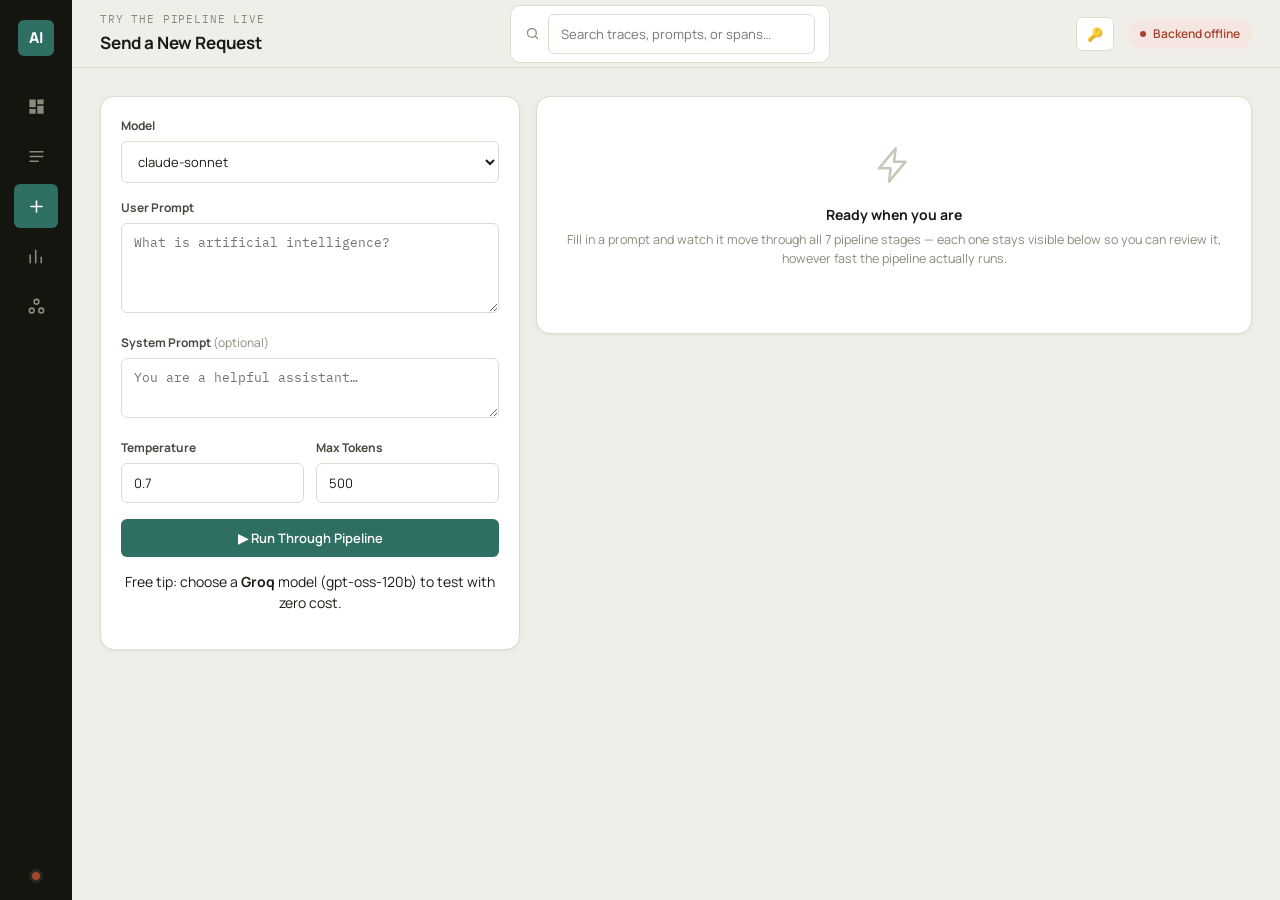
==== frontend/new-request.html @ 5d5fb863 "Initial commit" ====
<!DOCTYPE html>
<html lang="en">
<head>
<meta charset="UTF-8" />
<meta name="viewport" content="width=device-width, initial-scale=1.0" />
<title>New Request — AI Trace Explorer</title>
<link rel="stylesheet" href="assets/style.css" />
</head>
<body>
<div id="app-shell"></div>

<script src="assets/app.js"></script>
<script>
const content = renderShell("new", "Send a New Request", "TRY THE PIPELINE LIVE");

content.innerHTML = `
  <div class="grid-2col" style="grid-template-columns: 420px 1fr;">
    <div class="card" style="padding:20px;">
      <form id="request-form">
        <div class="field">
          <label>Model</label>
          <select id="model-select"><option>Loading models…</option></select>
        </div>
        <div class="field">
          <label>User Prompt</label>
          <textarea id="user-prompt" placeholder="What is artificial intelligence?" required></textarea>
        </div>
        <div class="field">
          <label>System Prompt <span style="font-weight:400;color:var(--ink-400);">(optional)</span></label>
          <textarea id="system-prompt" style="min-height:60px;" placeholder="You are a helpful assistant…"></textarea>
        </div>
        <div class="field" style="display:flex;gap:12px;">
          <div style="flex:1;">
            <label>Temperature</label>
            <input type="number" id="temperature" value="0.7" step="0.1" min="0" max="2" />
          </div>
          <div style="flex:1;">
            <label>Max Tokens</label>
            <input type="number" id="max-tokens" value="500" step="50" min="1" max="4096" />
          </div>
        </div>
        <button type="submit" class="btn btn-trace" style="width:100%;justify-content:center;" id="submit-btn">
          ▶ Run Through Pipeline
        </button>
        <p class="field help" style="text-align:center;">Free tip: choose a <b>Groq</b> model (gpt-oss-120b) to test with zero cost.</p>
      </form>
    </div>

    <div class="card section" id="result-panel">
      <div class="empty-state">
        <svg class="icon" viewBox="0 0 24 24" fill="none"><path d="M13 2 3 14h7l-1 8 10-12h-7l1-8Z" stroke="currentColor" stroke-width="1.5" stroke-linejoin="round"/></svg>
        <h4>Ready when you are</h4>
        <p>Fill in a prompt and watch it move through all 7 pipeline stages — each one stays visible below so you can review it, however fast the pipeline actually runs.</p>
      </div>
    </div>
  </div>
`;

async function loadModels() {
  const select = document.getElementById("model-select");
  try {
    const models = await apiGet("/models");
    if (!models.length) { select.innerHTML = `<option value="">No models available</option>`; return; }
    select.innerHTML = models.map(m => `
      <option value="${m.name}">${m.name} — ${m.provider}${m.input_price_per_1k === 0 ? " (free)" : ""}</option>
    `).join("");
  } catch {
    select.innerHTML = `<option value="claude-sonnet">claude-sonnet</option><option value="gpt-oss-120b">gpt-oss-120b (free)</option>`;
  }
}
loadModels();

document.getElementById("request-form").addEventListener("submit", async (e) => {
  e.preventDefault();
  const btn = document.getElementById("submit-btn");
  const panel = document.getElementById("result-panel");

  const payload = {
    user_prompt: document.getElementById("user-prompt").value,
    model_name: document.getElementById("model-select").value,
    model_parameters: {
      temperature: parseFloat(document.getElementById("temperature").value),
      max_tokens: parseInt(document.getElementById("max-tokens").value),
    },
  };
  const sysPrompt = document.getElementById("system-prompt").value.trim();
  if (sysPrompt) payload.system_prompt = sysPrompt;

  btn.disabled = true;
  btn.textContent = "Running…";
  panel.innerHTML = buildLoadingPipeline();

  try {
    const result = await apiPost("/llm/request", payload);
    await animateStages(result.stages, payload);
    renderResult(result);
    showToast("Pipeline completed successfully");
  } catch (err) {
    panel.insertAdjacentHTML("beforeend", `<div class="empty-state"><h4>Request failed</h4><p>${escapeHtml(err.message)}</p></div>`);
    showToast(err.message, true);
  } finally {
    btn.disabled = false;
    btn.textContent = "▶ Run Through Pipeline";
  }
});

function buildLoadingPipeline() {
  const names = ["prompt_builder","tokenizer","llm_gateway","llm_call","response_parser","evaluator","cost_calculator"];
  return `
    <div class="section-head"><h2>⚡ Running Pipeline…</h2><span class="hint" id="pipeline-real-total"></span></div>
    <div class="pipeline-flow" id="live-pipeline">
      ${names.map((n, i) => `
        ${i > 0 ? `<div class="stage-connector"></div>` : ""}
        <div class="stage-node" id="live-stage-${i}">
          <div class="stage-top"><span class="stage-num">${i+1}</span><span class="stage-status-dot pending"></span></div>
          <div class="stage-name">${stageLabel(n)}</div>
          <div class="stage-time mono">waiting…</div>
          <div class="stage-bar"><div style="width:0%"></div></div>
        </div>
      `).join("")}
    </div>
    <div class="section-head"><h2>▤ What Happened — Live Log</h2><span class="hint">Stays visible after each stage finishes</span></div>
    <div class="visual-feed" id="visual-feed"></div>
  `;
}

const wait = (ms) => new Promise(r => setTimeout(r, ms));

// Creates a new persistent card in the feed for this stage and returns
// a handle to its body element + a function to mark it done with the
// REAL duration the backend measured for that stage.
function openStageCard(index, name) {
  const feed = document.getElementById("visual-feed");
  const card = document.createElement("div");
  card.className = "stage-visual-card";
  card.id = `visual-card-${index}`;
  card.innerHTML = `
    <div class="svc-head">
      <span class="stage-num">${index + 1}</span>
      <span class="svc-name">${stageLabel(name)}</span>
      <span class="svc-time mono" id="svc-time-${index}">running…</span>
    </div>
    <div class="svc-body" id="svc-body-${index}"></div>
  `;
  feed.appendChild(card);
  card.scrollIntoView({ behavior: "smooth", block: "nearest" });
  return document.getElementById(`svc-body-${index}`);
}
function closeStageCard(index, durationMs, isError) {
  const badge = document.getElementById(`svc-time-${index}`);
  if (!badge) return;
  badge.textContent = fmtMs(durationMs);
  badge.classList.add(isError ? "err" : "done");
}

// ============================================================
// Per-stage "inside the box" visualizations. Each writes into its own
// persistent card body and returns a Promise once its animation has
// played out — real data throughout, pacing is just for clarity.
// ============================================================

async function visualPromptBuilder(body, stage, payload) {
  const out = stage.output || {};
  const sources = [];
  if (payload.system_prompt) sources.push({ label: "System Prompt", text: payload.system_prompt });
  sources.push({ label: "User Prompt", text: payload.user_prompt });

  body.innerHTML = `
    <div class="visual-caption">Combining prompt pieces into one request</div>
    <div class="merge-row">
      ${sources.map((s, i) => `
        <div class="merge-block" style="animation-delay:${i * 0.12}s">
          <div class="mb-label">${escapeHtml(s.label)}</div>
          <div class="mb-text">${escapeHtml(truncate(s.text, 90))}</div>
        </div>
      `).join("")}
    </div>
    <svg class="merge-arrow-down" width="18" height="18" viewBox="0 0 24 24" fill="none"><path d="M12 4v14m0 0-5-5m5 5 5-5" stroke="currentColor" stroke-width="2" stroke-linecap="round" stroke-linejoin="round"/></svg>
    <div class="assembled-box" id="assembled-box-${stage.stage_name}"></div>
  `;
  await wait(500);

  const words = (out.formatted_prompt || "").split(/\s+/).filter(Boolean);
  const perWordDelay = Math.min(45, Math.max(900 / Math.max(words.length, 1), 12));
  const box = document.getElementById(`assembled-box-${stage.stage_name}`);
  box.innerHTML = words.map((w, i) =>
    `<span class="assemble-word" style="animation-delay:${i * perWordDelay}ms">${escapeHtml(w)}&nbsp;</span>`
  ).join("");
  await wait(words.length * perWordDelay + 350);
}

async function visualTokenizer(body, stage, promptStage) {
  const text = (promptStage.output || {}).formatted_prompt || "";
  const words = text.split(/\s+/).filter(Boolean);
  const estimated = (stage.output || {}).estimated_input_tokens ?? words.length;

  body.innerHTML = `
    <div class="visual-caption">Splitting the prompt into tokens the model will read</div>
    <div class="token-counter">Tokens counted: <span class="n mono" id="tok-count-${stage.stage_name}">0</span></div>
    <div class="token-stream" id="token-stream-${stage.stage_name}"></div>
    <div class="visual-caption">Illustrative word-level split — real subword tokenizers vary by model</div>
  `;
  const stream = document.getElementById(`token-stream-${stage.stage_name}`);
  const counter = document.getElementById(`tok-count-${stage.stage_name}`);
  const perTokenDelay = Math.min(45, Math.max(900 / Math.max(words.length, 1), 10));

  for (let i = 0; i < words.length; i++) {
    const chip = document.createElement("span");
    chip.className = `token-chip tk-${i % 6}`;
    chip.textContent = words[i];
    stream.appendChild(chip);
    counter.textContent = i + 1;
    await wait(perTokenDelay);
  }
  counter.textContent = estimated;
  await wait(250);
}

async function visualGateway(body, stage) {
  const out = stage.output || {};
  body.innerHTML = `
    <div class="visual-caption">Routing to the correct provider</div>
    <div class="route-diagram">
      <div class="route-pill mono">${escapeHtml(out.model_name || "model")}</div>
      <div class="route-line"></div>
      <div class="route-pill provider mono">${escapeHtml(out.provider || "provider")}</div>
    </div>
  `;
  await wait(650);
}

async function visualLLMCall(body, stage) {
  const out = stage.output || {};
  const isError = stage.status === "error";
  body.innerHTML = `
    <div class="visual-caption">Calling the model — this is the real network round-trip</div>
    <div class="calling-row" id="calling-row-${stage.stage_name}">
      <div class="spinner"></div>
      <span>Waiting on <span class="mono">${escapeHtml(out.provider_model_id || "the API")}</span>…</span>
    </div>
  `;
  const pacedWait = Math.min(Math.max((stage.duration_ms || 500) * 0.35, 400), 1200);
  await wait(pacedWait);

  const row = document.getElementById(`calling-row-${stage.stage_name}`);
  if (isError) {
    row.innerHTML = `<span style="color:var(--error);font-weight:700;">✕ Request failed</span>`;
    if (stage.error) {
      body.insertAdjacentHTML("beforeend", `<div class="code-block" style="margin-top:10px;color:#f5c9c0;">${escapeHtml(stage.error)}</div>`);
    }
  } else {
    row.innerHTML = `<div class="check-pop">✓</div><span>Response received — ${out.actual_output_tokens ?? "?"} tokens generated</span>`;
  }
  await wait(350);
}

async function visualParser(body, stage) {
  const out = stage.output || {};
  body.innerHTML = `<div class="visual-caption">Cleaning and validating the raw response</div>
    <div class="calling-row" id="parse-row-${stage.stage_name}"><div class="spinner"></div><span>Trimming whitespace, checking for truncation…</span></div>`;
  await wait(450);
  document.getElementById(`parse-row-${stage.stage_name}`).innerHTML =
    `<div class="check-pop">✓</div><span>Clean — ${out.response_length_words ?? "?"} words, ${out.was_truncated ? "truncated" : "complete"}</span>`;
  await wait(300);
}

async function visualEvaluator(body, stage) {
  const out = stage.output || {};
  const rows = [
    { label: "Answer Relevancy", value: out.answer_relevancy ?? 0 },
    { label: "Faithfulness", value: out.faithfulness_score ?? 0 },
    { label: "Hallucination Risk", value: out.hallucination_score ?? 0 },
  ];
  body.innerHTML = `
    <div class="visual-caption">Scoring response quality against the prompt</div>
    ${rows.map((r, i) => `
      <div style="display:flex;align-items:center;gap:12px;margin-bottom:6px;">
        <span style="width:150px;font-size:12.5px;">${r.label}</span>
        <div class="visual-score-track"><div class="visual-score-fill" id="vs-${stage.stage_name}-${i}"></div></div>
        <span class="mono" id="vs-val-${stage.stage_name}-${i}" style="width:40px;text-align:right;font-size:12px;">0%</span>
      </div>
    `).join("")}
  `;
  await wait(150);
  rows.forEach((r, i) => {
    document.getElementById(`vs-${stage.stage_name}-${i}`).style.width = `${r.value * 100}%`;
    document.getElementById(`vs-val-${stage.stage_name}-${i}`).textContent = fmtPct(r.value);
  });
  await wait(750);
}

async function visualCost(body, stage) {
  const target = (stage.output || {}).total_cost_usd ?? 0;
  body.innerHTML = `
    <div class="visual-caption">Calculating cost from real token usage</div>
    <div class="cost-countup" id="cost-val-${stage.stage_name}">$0.000000</div>
  `;
  const el = document.getElementById(`cost-val-${stage.stage_name}`);
  const steps = 16;
  for (let i = 1; i <= steps; i++) {
    el.textContent = `$${((target / steps) * i).toFixed(6)}`;
    await wait(20);
  }
  el.textContent = target === 0 ? "$0.00 (free tier)" : `$${target.toFixed(6)}`;
  await wait(350);
}

// ============================================================
// Runs every stage's visualization IN ORDER, but crucially: each one
// gets its own permanent card appended to the feed, so earlier stages
// never get erased. The pipeline itself may have finished in under a
// second — this just paces the reveal so nothing flashes by unseen.
// ============================================================
async function animateStages(stages, payload) {
  const startTime = performance.now();
  for (let i = 0; i < stages.length; i++) {
    const s = stages[i];
    const node = document.getElementById(`live-stage-${i}`);
    if (node) node.classList.add("active");

    const body = openStageCard(i, s.stage_name);

    try {
      if (s.stage_name === "prompt_builder") await visualPromptBuilder(body, s, payload);
      else if (s.stage_name === "tokenizer") await visualTokenizer(body, s, stages[0]);
      else if (s.stage_name === "llm_gateway") await visualGateway(body, s);
      else if (s.stage_name === "llm_call") await visualLLMCall(body, s);
      else if (s.stage_name === "response_parser") await visualParser(body, s);
      else if (s.stage_name === "evaluator") await visualEvaluator(body, s);
      else if (s.stage_name === "cost_calculator") await visualCost(body, s);
    } catch { /* visualization is best-effort; never block the real result */ }

    closeStageCard(i, s.duration_ms, s.status === "error");

    if (node) {
      node.classList.remove("active");
      node.classList.toggle("error", s.status === "error");
      node.querySelector(".stage-status-dot").className = `stage-status-dot ${s.status === "error" ? "error" : ""}`;
      node.querySelector(".stage-time").textContent = fmtMs(s.duration_ms);
      node.querySelector(".stage-bar > div").style.width = "100%";
    }

    if (s.status === "error") break;
  }
  const realTotal = stages.reduce((sum, s) => sum + (s.duration_ms || 0), 0);
  const hint = document.getElementById("pipeline-real-total");
  if (hint) hint.textContent = `Real pipeline time: ${fmtMs(realTotal)}`;
}

function renderResult(result) {
  const panel = document.getElementById("result-panel");
  if (result.status === "error") {
    panel.insertAdjacentHTML("beforeend", `
      <div class="empty-state">
        <h4>Failed at stage: ${escapeHtml(result.failed_stage || "unknown")}</h4>
        <p>${escapeHtml(result.error || "")}</p>
      </div>`);
    return;
  }

  const evalData = result.evaluation;
  panel.insertAdjacentHTML("beforeend", `
    <div style="padding:20px;border-top:1px solid var(--line);">
      <div class="io-label">Response</div>
      <div class="code-block" style="margin-bottom:16px;">${escapeHtml(result.response)}</div>

      <div style="display:flex;gap:24px;flex-wrap:wrap;margin-bottom:16px;">
        <div><div class="io-label">Latency</div><div class="mono" style="font-weight:700;">${fmtMs(result.total_latency_ms)}</div></div>
        <div><div class="io-label">Tokens</div><div class="mono" style="font-weight:700;">${result.metrics.input_tokens} in / ${result.metrics.output_tokens} out</div></div>
        <div><div class="io-label">Cost</div><div class="mono" style="font-weight:700;">${fmtUsd(result.metrics.cost_usd)}</div></div>
        ${evalData ? `<div><div class="io-label">Quality</div><span class="badge ${evalData.needs_review ? 'warning' : 'success'}"><span class="dot"></span>${evalData.quality_level}</span></div>` : ""}
      </div>

      <a href="trace.html?id=${result.trace_id}" class="btn btn-ghost">View Full Trace →</a>
    </div>
  `);
}
</script>
</body>
</html>
---- frontend/assets/style.css ----
/* ============================================================
   AI TRACE EXPLORER — Design System
   ============================================================ */

@import url('https://fonts.googleapis.com/css2?family=Manrope:wght@400;500;600;700;800&family=IBM+Plex+Mono:wght@400;500;600&display=swap');

:root {
  --paper: #efeee8;
  --surface: #fbfaf7;
  --surface-raised: #ffffff;
  --ink-900: #15150f;
  --ink-800: #1b1b14;
  --ink-600: #4a493f;
  --ink-400: #8b8a7a;
  --line: #dedbcf;
  --line-strong: #c9c6b7;

  --trace: #2f6f63;
  --trace-soft: #e3ede9;
  --success: #3f7a4e;
  --success-soft: #e6efe4;
  --warning: #b08628;
  --warning-soft: #f6eedd;
  --error: #a6432f;
  --error-soft: #f5e6e1;

  --font-ui: 'Manrope', sans-serif;
  --font-mono: 'IBM Plex Mono', monospace;

  --radius-sm: 6px;
  --radius-md: 10px;
  --radius-lg: 14px;
  --shadow-card: 0 1px 2px rgba(21, 21, 15, 0.04), 0 1px 8px rgba(21, 21, 15, 0.03);
  --sidebar-w: 72px;
}

* { box-sizing: border-box; }
html, body { margin: 0; padding: 0; }
body {
  background: var(--paper); color: var(--ink-800); font-family: var(--font-ui);
  font-size: 14px; line-height: 1.5; -webkit-font-smoothing: antialiased;
}
a { color: inherit; text-decoration: none; }
button { font-family: inherit; cursor: pointer; }
.mono { font-family: var(--font-mono); font-feature-settings: "tnum"; }

/* ============ APP SHELL ============ */
#app-shell { display: flex; min-height: 100vh; }
.rail {
  width: var(--sidebar-w); background: var(--ink-900); display: flex; flex-direction: column;
  align-items: center; padding: 20px 0; gap: 28px; flex-shrink: 0; position: sticky; top: 0; height: 100vh;
}
.rail-logo {
  width: 36px; height: 36px; background: var(--trace); border-radius: var(--radius-sm);
  display: flex; align-items: center; justify-content: center; color: #fff; font-weight: 800; font-size: 15px;
}
.rail-nav { display: flex; flex-direction: column; gap: 6px; flex: 1; }
.rail-link {
  width: 44px; height: 44px; border-radius: var(--radius-sm); display: flex; align-items: center;
  justify-content: center; color: #8b8a7a; transition: background 0.15s ease, color 0.15s ease; position: relative;
}
.rail-link:hover { background: rgba(255,255,255,0.06); color: #fff; }
.rail-link.active { background: var(--trace); color: #fff; }
.rail-link svg { width: 19px; height: 19px; }
.rail-link .tooltip {
  position: absolute; left: 56px; top: 50%; transform: translateY(-50%); background: var(--ink-900); color: #fff;
  padding: 6px 10px; font-size: 12px; border-radius: var(--radius-sm); white-space: nowrap;
  opacity: 0; pointer-events: none; transition: opacity 0.15s ease; z-index: 20;
}
.rail-link:hover .tooltip { opacity: 1; }
.rail-status { width: 8px; height: 8px; border-radius: 50%; background: var(--success); box-shadow: 0 0 0 3px rgba(63,122,78,0.25); }

.main { flex: 1; min-width: 0; }
.topbar {
  height: 68px; display: flex; align-items: center; justify-content: space-between; padding: 0 28px;
  border-bottom: 1px solid var(--line); background: var(--paper); position: sticky; top: 0; z-index: 10;
}
.topbar-title { display: flex; flex-direction: column; gap: 2px; }
.topbar-title h1 { font-size: 17px; font-weight: 700; margin: 0; letter-spacing: -0.01em; }
.topbar-title .eyebrow { font-family: var(--font-mono); font-size: 10.5px; letter-spacing: 0.08em; text-transform: uppercase; color: var(--ink-400); }
.search-box {
  display: flex; align-items: center; gap: 8px; background: var(--surface-raised); border: 1px solid var(--line);
  border-radius: var(--radius-md); padding: 8px 14px; width: 320px; color: var(--ink-400); transition: border-color 0.15s ease;
}
.search-box:focus-within { border-color: var(--trace); }
.search-box input { border: none; background: none; outline: none; font-size: 13px; color: var(--ink-800); width: 100%; font-family: var(--font-ui); }
.search-box svg { width: 15px; height: 15px; flex-shrink: 0; }
.topbar-right { display: flex; align-items: center; gap: 14px; }
.status-pill { display: flex; align-items: center; gap: 7px; background: var(--success-soft); color: var(--success); padding: 6px 12px; border-radius: 999px; font-size: 12px; font-weight: 600; }
.status-pill .dot { width: 6px; height: 6px; border-radius: 50%; background: currentColor; }
.status-pill.offline { background: var(--error-soft); color: var(--error); }
.content { padding: 28px; max-width: 1400px; }

/* ============ KPI CARDS ============ */
.kpi-row { display: grid; grid-template-columns: repeat(5, 1fr); gap: 14px; margin-bottom: 20px; }
@media (max-width: 1100px) { .kpi-row { grid-template-columns: repeat(2, 1fr); } }
.card { background: var(--surface-raised); border: 1px solid var(--line); border-radius: var(--radius-lg); box-shadow: var(--shadow-card); }
.kpi-card { padding: 16px 18px; }
.kpi-label { font-family: var(--font-mono); font-size: 10.5px; letter-spacing: 0.06em; text-transform: uppercase; color: var(--ink-400); margin-bottom: 10px; display: flex; align-items: center; justify-content: space-between; }
.kpi-value { font-size: 26px; font-weight: 800; letter-spacing: -0.02em; }
.kpi-delta { font-family: var(--font-mono); font-size: 11.5px; margin-top: 6px; }
.kpi-delta.up { color: var(--success); }
.kpi-delta.down { color: var(--error); }

/* ============ SECTIONS ============ */
.section { margin-bottom: 20px; }
.section-head { display: flex; align-items: center; justify-content: space-between; padding: 16px 20px; border-bottom: 1px solid var(--line); }
.section-head h2 { font-size: 14px; font-weight: 700; margin: 0; display: flex; align-items: center; gap: 8px; }
.section-head .hint { font-family: var(--font-mono); font-size: 11px; color: var(--ink-400); }

/* ============ PIPELINE FLOW ============ */
.pipeline-flow { padding: 24px 20px 20px; display: flex; align-items: flex-start; gap: 0; overflow-x: auto; }
.stage-node {
  flex: 1; min-width: 118px; display: flex; flex-direction: column; gap: 8px; padding: 12px;
  border: 1px solid var(--line); border-radius: var(--radius-md); background: var(--surface);
  cursor: default; transition: border-color 0.15s ease, transform 0.15s ease;
}
.stage-node.active { border-color: var(--trace); background: var(--trace-soft); }
.stage-node:hover { transform: translateY(-2px); }
.stage-node.error { border-color: var(--error); background: var(--error-soft); }
.stage-connector { flex-shrink: 0; width: 28px; height: 1px; background: var(--line-strong); margin-top: 32px; position: relative; overflow: visible; }
.stage-connector .pulse {
  position: absolute; top: -3px; width: 7px; height: 7px; border-radius: 50%; background: var(--trace);
  box-shadow: 0 0 8px rgba(47,111,99,0.6); animation: travel 3.2s ease-in-out infinite;
}
@keyframes travel { 0% { left: -2px; opacity: 0; } 10% { opacity: 1; } 90% { opacity: 1; } 100% { left: 24px; opacity: 0; } }
@media (prefers-reduced-motion: reduce) { .stage-connector .pulse { animation: none; opacity: 0.6; left: 10px; } }
.stage-top { display: flex; align-items: center; justify-content: space-between; }
.stage-num { width: 20px; height: 20px; border-radius: 50%; background: var(--ink-900); color: #fff; font-family: var(--font-mono); font-size: 10px; font-weight: 600; display: flex; align-items: center; justify-content: center; }
.stage-node.active .stage-num { background: var(--trace); }
.stage-node.error .stage-num { background: var(--error); }
.stage-status-dot { width: 6px; height: 6px; border-radius: 50%; background: var(--success); }
.stage-status-dot.error { background: var(--error); }
.stage-status-dot.pending { background: var(--ink-400); }
.stage-name { font-size: 12px; font-weight: 700; line-height: 1.25; }
.stage-time { font-family: var(--font-mono); font-size: 11px; color: var(--ink-400); }
.stage-bar { height: 3px; border-radius: 2px; background: var(--line); overflow: hidden; }
.stage-bar > div { height: 100%; background: var(--trace); border-radius: 2px; }
.stage-node.error .stage-bar > div { background: var(--error); }

/* ============ TABLE ============ */
table { width: 100%; border-collapse: collapse; }
thead th { text-align: left; font-family: var(--font-mono); font-size: 10.5px; letter-spacing: 0.06em; text-transform: uppercase; color: var(--ink-400); font-weight: 500; padding: 10px 20px; border-bottom: 1px solid var(--line); }
tbody td { padding: 13px 20px; border-bottom: 1px solid var(--line); font-size: 13px; }
tbody tr { transition: background 0.12s ease; cursor: pointer; }
tbody tr:hover { background: var(--surface); }
tbody tr:last-child td { border-bottom: none; }
.trace-id { font-family: var(--font-mono); font-size: 12px; color: var(--trace); font-weight: 600; }
.badge { display: inline-flex; align-items: center; gap: 5px; padding: 3px 9px; border-radius: 999px; font-size: 11px; font-weight: 600; font-family: var(--font-mono); }
.badge.success { background: var(--success-soft); color: var(--success); }
.badge.error { background: var(--error-soft); color: var(--error); }
.badge.warning { background: var(--warning-soft); color: var(--warning); }
.badge .dot { width: 5px; height: 5px; border-radius: 50%; background: currentColor; }
.quality-bar { display: flex; align-items: center; gap: 8px; }
.quality-bar .track { width: 60px; height: 4px; background: var(--line); border-radius: 2px; overflow: hidden; }
.quality-bar .fill { height: 100%; background: var(--trace); }
.quality-bar span { font-family: var(--font-mono); font-size: 11px; color: var(--ink-600); }

.grid-2col { display: grid; grid-template-columns: 1fr 320px; gap: 16px; align-items: start; }
@media (max-width: 1100px) { .grid-2col { grid-template-columns: 1fr; } }
.side-card { padding: 18px 20px; }
.side-card h3 { font-size: 12.5px; font-weight: 700; margin: 0 0 14px; display: flex; align-items: center; gap: 7px; }

.btn { display: inline-flex; align-items: center; gap: 7px; padding: 9px 16px; border-radius: var(--radius-sm); border: 1px solid transparent; font-size: 13px; font-weight: 600; transition: opacity 0.15s ease, transform 0.1s ease; }
.btn:active { transform: scale(0.98); }
.btn-primary { background: var(--ink-900); color: #fff; }
.btn-primary:hover { opacity: 0.88; }
.btn-trace { background: var(--trace); color: #fff; }
.btn-trace:hover { opacity: 0.88; }
.btn-ghost { background: var(--surface-raised); border-color: var(--line); color: var(--ink-800); }
.btn-ghost:hover { border-color: var(--line-strong); }
.btn:disabled { opacity: 0.5; cursor: not-allowed; }

.field { margin-bottom: 16px; }
.field label { display: block; font-size: 12px; font-weight: 700; margin-bottom: 6px; color: var(--ink-600); }
.field .help { font-size: 11.5px; color: var(--ink-400); margin-top: 5px; }
input[type=text], input[type=number], textarea, select {
  width: 100%; padding: 10px 12px; border: 1px solid var(--line); border-radius: var(--radius-sm);
  font-family: var(--font-ui); font-size: 13px; background: var(--surface-raised); color: var(--ink-800);
  outline: none; transition: border-color 0.15s ease;
}
input:focus, textarea:focus, select:focus { border-color: var(--trace); }
textarea { resize: vertical; min-height: 90px; font-family: var(--font-mono); font-size: 12.5px; }

.skel { background: linear-gradient(90deg, var(--line) 25%, #ece9dd 37%, var(--line) 63%); background-size: 400% 100%; animation: shimmer 1.4s ease infinite; border-radius: var(--radius-sm); }
@keyframes shimmer { 0% { background-position: 100% 0; } 100% { background-position: -100% 0; } }
.skel-text { height: 12px; width: 100%; margin-bottom: 6px; }
.skel-kpi { height: 26px; width: 70px; }

.empty-state { padding: 48px 20px; text-align: center; color: var(--ink-400); }
.empty-state .icon { width: 40px; height: 40px; margin: 0 auto 14px; color: var(--line-strong); }
.empty-state h4 { color: var(--ink-800); font-size: 14px; margin: 0 0 6px; }
.empty-state p { font-size: 12.5px; margin: 0 0 16px; }

.page-toolbar { display: flex; align-items: center; justify-content: space-between; margin-bottom: 16px; gap: 12px; flex-wrap: wrap; }
.filter-chip { padding: 7px 13px; border-radius: 999px; border: 1px solid var(--line); background: var(--surface-raised); font-size: 12.5px; font-weight: 600; color: var(--ink-600); transition: all 0.15s ease; }
.filter-chip.active { background: var(--ink-900); color: #fff; border-color: var(--ink-900); }
.filter-chip:hover:not(.active) { border-color: var(--line-strong); }

.pagination { display: flex; align-items: center; justify-content: center; gap: 6px; padding: 16px; }
.page-btn { width: 30px; height: 30px; border-radius: var(--radius-sm); border: 1px solid var(--line); background: var(--surface-raised); font-family: var(--font-mono); font-size: 12px; display: flex; align-items: center; justify-content: center; color: var(--ink-600); }
.page-btn.active { background: var(--trace); color: #fff; border-color: var(--trace); }
.page-btn:disabled { opacity: 0.4; cursor: not-allowed; }

.stage-detail-card { border-bottom: 1px solid var(--line); }
.stage-detail-card:last-child { border-bottom: none; }
.stage-detail-head { display: flex; align-items: center; gap: 14px; padding: 16px 20px; cursor: pointer; user-select: none; }
.stage-detail-head:hover { background: var(--surface); }
.stage-detail-head .chevron { margin-left: auto; transition: transform 0.15s ease; color: var(--ink-400); }
.stage-detail-head.open .chevron { transform: rotate(90deg); }
.stage-detail-body { display: none; padding: 0 20px 18px 54px; }
.stage-detail-body.open { display: block; }
.code-block { background: var(--ink-900); color: #d8dccf; border-radius: var(--radius-sm); padding: 12px 14px; font-family: var(--font-mono); font-size: 11.5px; overflow-x: auto; white-space: pre-wrap; word-break: break-word; line-height: 1.6; }
.io-label { font-family: var(--font-mono); font-size: 10.5px; text-transform: uppercase; letter-spacing: 0.06em; color: var(--ink-400); margin-bottom: 6px; }
.io-grid { display: grid; grid-template-columns: 1fr 1fr; gap: 12px; margin-top: 8px; }
@media (max-width: 800px) { .io-grid { grid-template-columns: 1fr; } }

.score-row { display: flex; align-items: center; gap: 12px; padding: 8px 0; }
.score-row .label { width: 140px; font-size: 12.5px; color: var(--ink-600); flex-shrink: 0; }
.score-row .track { flex: 1; height: 6px; background: var(--line); border-radius: 3px; overflow: hidden; }
.score-row .fill { height: 100%; border-radius: 3px; background: var(--trace); }
.score-row .val { width: 42px; text-align: right; font-family: var(--font-mono); font-size: 12px; font-weight: 600; }

.model-grid { display: grid; grid-template-columns: repeat(auto-fill, minmax(240px, 1fr)); gap: 14px; }
.model-card { padding: 18px; }
.model-card .provider { font-family: var(--font-mono); font-size: 10px; text-transform: uppercase; letter-spacing: 0.06em; color: var(--trace); margin-bottom: 8px; }
.model-card h3 { font-size: 15px; margin: 0 0 6px; }
.model-card p { font-size: 12.5px; color: var(--ink-600); margin: 0 0 14px; line-height: 1.5; }
.model-card .stats { display: flex; justify-content: space-between; padding-top: 12px; border-top: 1px solid var(--line); }
.model-card .stat-label { font-size: 10.5px; color: var(--ink-400); }
.model-card .stat-val { font-family: var(--font-mono); font-size: 13px; font-weight: 600; }

#toast { position: fixed; bottom: 24px; right: 24px; z-index: 100; background: var(--ink-900); color: #fff; padding: 12px 18px; border-radius: var(--radius-md); font-size: 13px; box-shadow: 0 4px 20px rgba(0,0,0,0.2); opacity: 0; transform: translateY(10px); transition: all 0.25s ease; pointer-events: none; }
#toast.show { opacity: 1; transform: translateY(0); }
#toast.error { background: var(--error); }

@media (max-width: 700px) { .content { padding: 16px; } .kpi-row { grid-template-columns: 1fr 1fr; } .search-box { display: none; } }

/* ============================================================
   STAGE VISUAL FEED — accumulating timeline (each stage stays visible)
   ============================================================ */
.visual-feed { display: flex; flex-direction: column; }

.stage-visual-card { border-bottom: 1px solid var(--line); opacity: 0; transform: translateY(6px); animation: cardIn 0.3s ease forwards; }
@keyframes cardIn { to { opacity: 1; transform: translateY(0); } }
.svc-head { display: flex; align-items: center; gap: 10px; padding: 12px 20px 10px; }
.svc-head .stage-num { flex-shrink: 0; }
.svc-name { font-size: 12.5px; font-weight: 700; flex: 1; }
.svc-time { font-size: 11px; color: var(--ink-400); background: var(--surface); border: 1px solid var(--line); padding: 2px 8px; border-radius: 999px; transition: color 0.2s ease, background 0.2s ease; font-family: var(--font-mono); }
.svc-time.done { color: var(--trace); background: var(--trace-soft); border-color: transparent; }
.svc-time.err { color: var(--error); background: var(--error-soft); border-color: transparent; }
.svc-body { padding: 4px 20px 18px 52px; }

.visual-caption { font-family: var(--font-mono); font-size: 10.5px; color: var(--ink-400); text-transform: uppercase; letter-spacing: 0.06em; margin-bottom: 10px; }

.merge-row { display: flex; align-items: center; gap: 14px; flex-wrap: wrap; }
.merge-block { padding: 10px 14px; border: 1px solid var(--line); border-radius: var(--radius-md); background: var(--surface); max-width: 220px; opacity: 0; transform: translateY(8px); animation: blockIn 0.4s ease forwards; }
.merge-block .mb-label { font-family: var(--font-mono); font-size: 9.5px; text-transform: uppercase; letter-spacing: 0.06em; color: var(--trace); margin-bottom: 4px; }
.merge-block .mb-text { font-family: var(--font-mono); font-size: 11px; color: var(--ink-600); overflow: hidden; text-overflow: ellipsis; display: -webkit-box; -webkit-line-clamp: 2; -webkit-box-orient: vertical; }
@keyframes blockIn { to { opacity: 1; transform: translateY(0); } }
.merge-arrow-down { color: var(--trace); opacity: 0; animation: blockIn 0.3s ease forwards; animation-delay: 0.5s; margin: 10px 0; }
.assembled-box { width: 100%; max-width: 620px; padding: 14px 16px; border: 1.5px solid var(--trace); border-radius: var(--radius-md); background: var(--trace-soft); font-family: var(--font-mono); font-size: 12px; line-height: 1.7; min-height: 24px; opacity: 0; animation: blockIn 0.3s ease forwards; animation-delay: 0.55s; }
.assemble-word { display: inline-block; opacity: 0; transform: translateY(4px); animation: wordIn 0.3s ease forwards; }
@keyframes wordIn { to { opacity: 1; transform: translateY(0); } }

.token-stream { display: flex; flex-wrap: wrap; gap: 5px; max-width: 640px; margin-bottom: 8px; }
.token-chip { padding: 3px 8px; border-radius: 5px; font-family: var(--font-mono); font-size: 11.5px; font-weight: 500; opacity: 0; transform: scale(0.7); animation: chipIn 0.28s cubic-bezier(.2,.9,.3,1.3) forwards; }
@keyframes chipIn { to { opacity: 1; transform: scale(1); } }
.tk-0 { background: #e3ede9; color: #2f6f63; }
.tk-1 { background: #f6eedd; color: #8a621f; }
.tk-2 { background: #eee6f5; color: #6b4a91; }
.tk-3 { background: #e1eef7; color: #2b6a94; }
.tk-4 { background: #f5e6e1; color: #a6432f; }
.tk-5 { background: #eaf0e0; color: #567a2e; }
.token-counter { font-family: var(--font-mono); font-size: 13px; font-weight: 700; color: var(--ink-800); display: flex; align-items: center; gap: 8px; margin-bottom: 10px; }
.token-counter .n { color: var(--trace); }

.route-diagram { display: flex; align-items: center; gap: 16px; font-family: var(--font-mono); font-size: 13px; }
.route-pill { padding: 8px 16px; border-radius: 999px; border: 1px solid var(--line); background: var(--surface); opacity: 0; animation: blockIn 0.35s ease forwards; }
.route-pill.provider { background: var(--trace); color: #fff; border-color: var(--trace); animation-delay: 0.35s; }
.route-line { width: 40px; height: 2px; background: var(--line-strong); position: relative; overflow: visible; opacity: 0; animation: blockIn 0.3s ease forwards; animation-delay: 0.2s; }
.route-line::after { content: ""; position: absolute; right: -1px; top: -3px; width: 0; height: 0; border-top: 4px solid transparent; border-bottom: 4px solid transparent; border-left: 6px solid var(--line-strong); }

.calling-row { display: flex; align-items: center; gap: 12px; font-size: 13px; font-weight: 600; }
.spinner { width: 18px; height: 18px; border: 2.5px solid var(--line); border-top-color: var(--trace); border-radius: 50%; animation: spin 0.7s linear infinite; }
@keyframes spin { to { transform: rotate(360deg); } }
.check-pop { width: 18px; height: 18px; border-radius: 50%; background: var(--success); color: #fff; display: flex; align-items: center; justify-content: center; font-size: 11px; animation: blockIn 0.25s ease forwards; }

.visual-score-track { width: 260px; height: 8px; background: var(--line); border-radius: 4px; overflow: hidden; }
.visual-score-fill { height: 100%; background: var(--trace); border-radius: 4px; width: 0%; transition: width 0.8s cubic-bezier(.2,.8,.3,1); }

.cost-countup { font-family: var(--font-mono); font-size: 30px; font-weight: 800; color: var(--trace); }

@media (prefers-reduced-motion: reduce) {
  .merge-block, .assembled-box, .assemble-word, .token-chip, .route-pill, .route-line, .check-pop, .stage-visual-card {
    animation: none !important; opacity: 1 !important; transform: none !important;
  }
}
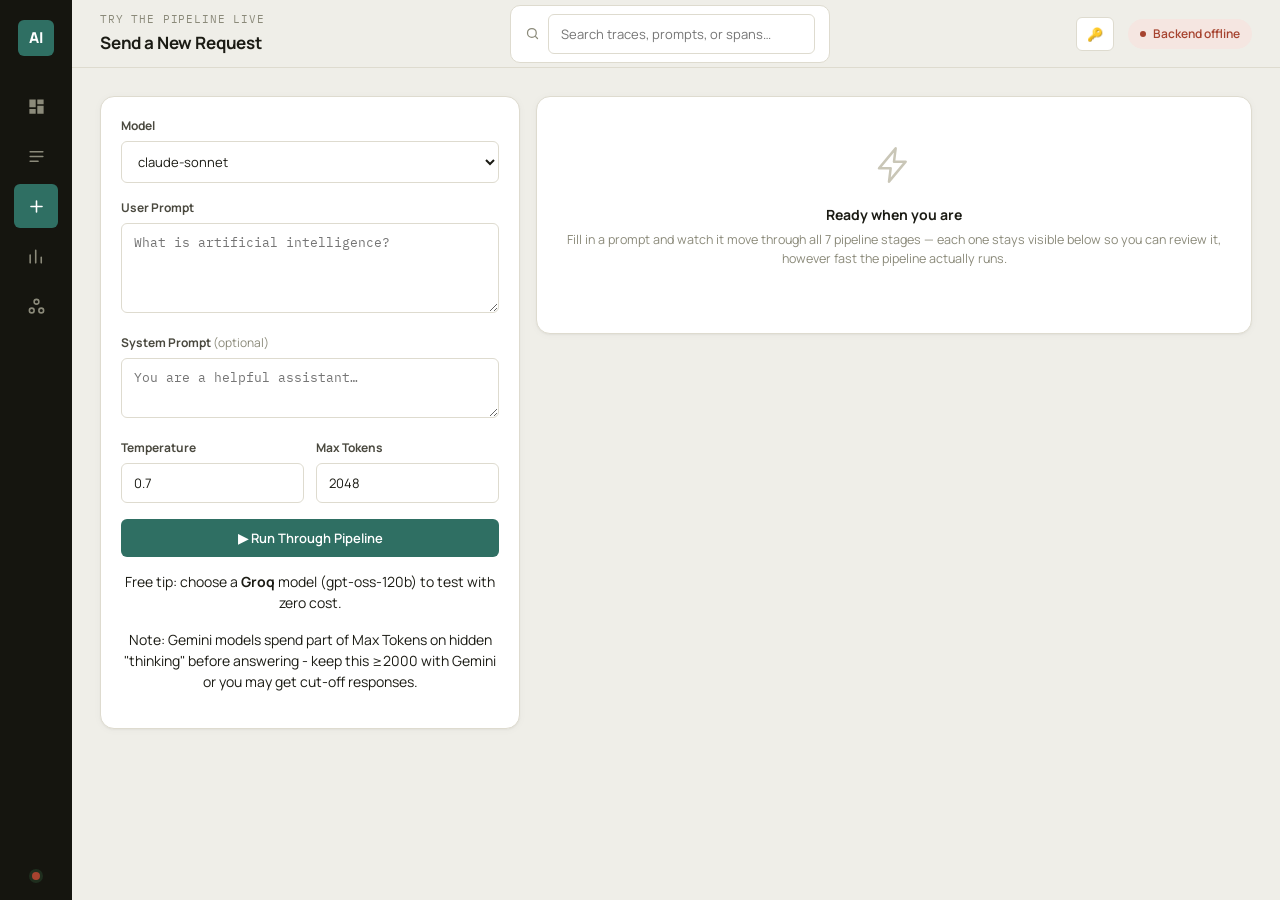
==== commit 56101115: "Initial commit" ====
--- a/frontend/new-request.html
+++ b/frontend/new-request.html
@@ -36,13 +36,14 @@
           </div>
           <div style="flex:1;">
             <label>Max Tokens</label>
-            <input type="number" id="max-tokens" value="500" step="50" min="1" max="4096" />
+            <input type="number" id="max-tokens" value="2048" step="50" min="1" max="4096" />
           </div>
         </div>
         <button type="submit" class="btn btn-trace" style="width:100%;justify-content:center;" id="submit-btn">
           ▶ Run Through Pipeline
         </button>
         <p class="field help" style="text-align:center;">Free tip: choose a <b>Groq</b> model (gpt-oss-120b) to test with zero cost.</p>
+        <p class="field help" style="text-align:center;">Note: Gemini models spend part of Max Tokens on hidden "thinking" before answering - keep this ≥2000 with Gemini or you may get cut-off responses.</p>
       </form>
     </div>
 
